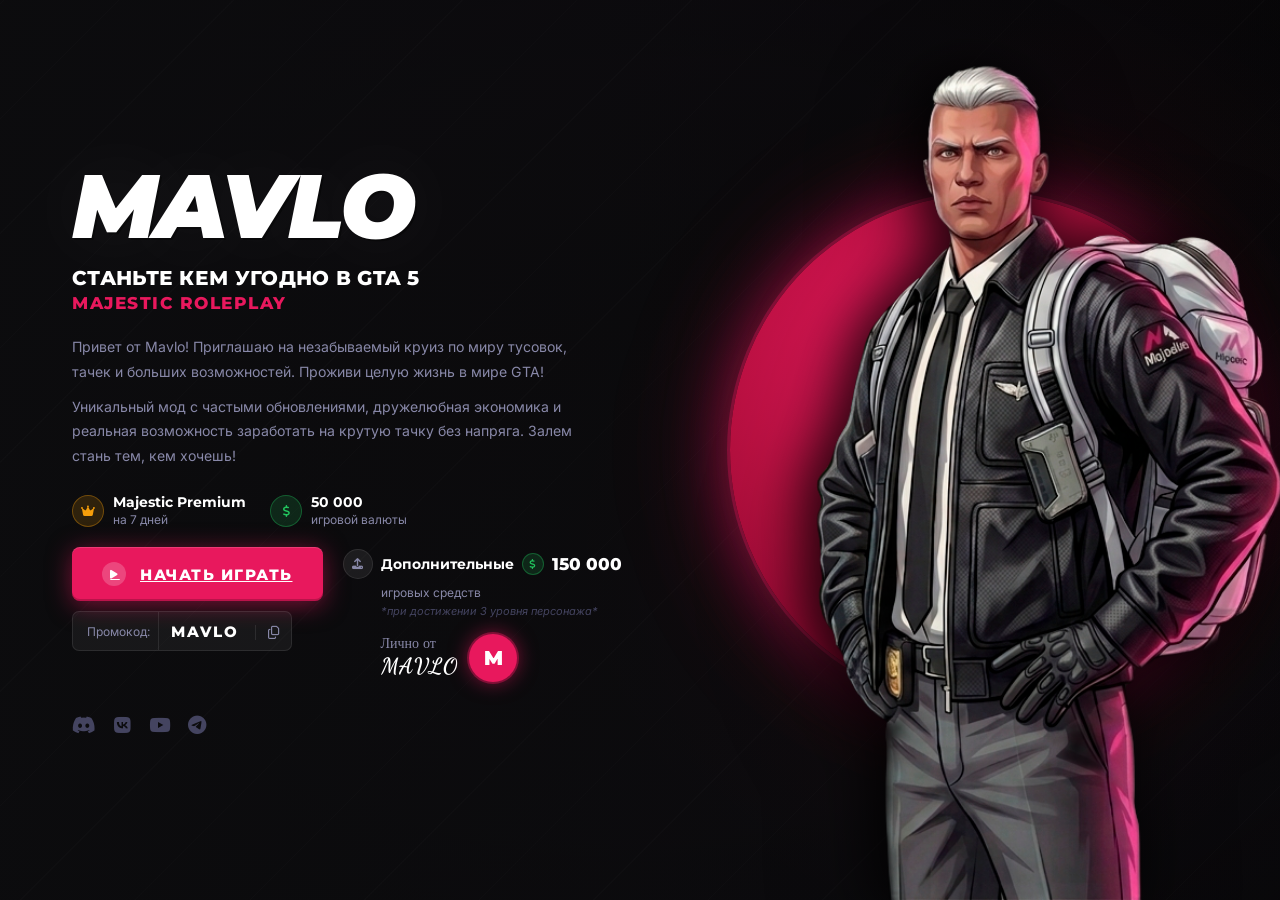
==== majestic/index.html @ c0116b9d "Character now fills full page height with feet at bottom Co-Authored-By: Claude Sonnet 4.6 <noreply@" ====
<!DOCTYPE html>
<html lang="ru">
<head>
  <meta charset="UTF-8">
  <meta name="viewport" content="width=device-width, initial-scale=1.0">
  <title>MAVLO × Majestic Roleplay — Играй в GTA 5 RP</title>
  <meta name="description" content="Станьте кем угодно в GTA 5. Majestic Roleplay — сервер, на котором стримит MAVLO. Промокод MAVLO для бонусов.">
  <link rel="preconnect" href="https://fonts.googleapis.com">
  <link rel="preconnect" href="https://fonts.gstatic.com" crossorigin>
  <link href="https://fonts.googleapis.com/css2?family=Montserrat:ital,wght@0,400;0,600;0,700;0,800;0,900;1,800;1,900&family=Inter:wght@400;500;600&family=Dancing+Script:wght@700&display=swap" rel="stylesheet">
  <link rel="stylesheet" href="https://cdnjs.cloudflare.com/ajax/libs/font-awesome/6.5.1/css/all.min.css">
  <link rel="stylesheet" href="../css/majestic.css">
</head>
<body>

  <div class="page">

    <!-- LEFT COLUMN -->
    <div class="left-col">

      <h1 class="brand">MAVLO</h1>

      <div class="tagblock">
        <p class="headline">СТАНЬТЕ КЕМ УГОДНО В GTA 5</p>
        <p class="pink-tag">MAJESTIC ROLEPLAY</p>
      </div>

      <div class="desc">
        <p>Привет от Mavlo! Приглашаю на незабываемый круиз по миру тусовок, тачек и больших возможностей. Проживи целую жизнь в мире GTA!</p>
        <p>Уникальный мод с частыми обновлениями, дружелюбная экономика и реальная возможность заработать на крутую тачку без напряга. Залем стань тем, кем хочешь!</p>
      </div>

      <!-- BONUSES -->
      <div class="bonuses">
        <div class="bonus">
          <span class="bonus-icon"><i class="fas fa-crown"></i></span>
          <div class="bonus-text">
            <span class="bonus-name">Majestic Premium</span>
            <span class="bonus-sub">на 7 дней</span>
          </div>
        </div>
        <div class="bonus">
          <span class="bonus-icon bonus-icon-green"><i class="fas fa-dollar-sign"></i></span>
          <div class="bonus-text">
            <span class="bonus-name">50 000</span>
            <span class="bonus-sub">игровой валюты</span>
          </div>
        </div>
      </div>

      <!-- CTA ROW -->
      <div class="cta-row">

        <div class="cta-left">
          <a href="https://majestic-rp.ru/register?utm_campaign=Mavlo" target="_blank" rel="noopener" class="play-btn">
            <i class="fas fa-play"></i>
            НАЧАТЬ ИГРАТЬ
          </a>
          <div class="promo-wrap">
            <span class="promo-label">Промокод:</span>
            <div class="promo-box">
              <span class="promo-code" id="promoCode">MAVLO</span>
              <button class="promo-copy" id="copyBtn" onclick="copyPromo()" title="Скопировать">
                <i class="far fa-copy"></i>
              </button>
            </div>
          </div>
        </div>

        <div class="cta-right">
          <div class="extra-bonus">
            <div class="extra-bonus-top">
              <span class="extra-icon"><i class="fas fa-upload"></i></span>
              <span class="extra-title">Дополнительные</span>
              <span class="extra-icon-green"><i class="fas fa-dollar-sign"></i></span>
              <span class="extra-amount">150 000</span>
            </div>
            <div class="extra-sub">
              <span>игровых средств</span>
              <span class="extra-note">*при достижении 3 уровня персонажа*</span>
            </div>
          </div>
          <div class="signature">
            <span class="sig-text">Лично от<br><strong>MAVLO</strong></span>
            <div class="sig-avatar-placeholder">M</div>
          </div>
        </div>

      </div>

      <!-- SOCIALS -->
      <div class="socials">
        <a href="https://discord.gg/BHVQsqj" target="_blank" rel="noopener" aria-label="Discord"><i class="fab fa-discord"></i></a>
        <a href="https://vk.com/mavlo" target="_blank" rel="noopener" aria-label="VK"><i class="fab fa-vk"></i></a>
        <a href="https://www.youtube.com/@MMavlo" target="_blank" rel="noopener" aria-label="YouTube GTA"><i class="fab fa-youtube"></i></a>
        <a href="https://t.me/mmavlo" target="_blank" rel="noopener" aria-label="Telegram"><i class="fab fa-telegram"></i></a>
      </div>

    </div>

    <!-- RIGHT COLUMN — CHARACTER -->
    <div class="right-col">
      <!-- circle stays centered in column -->
      <div class="char-scene">
        <div class="char-glow"></div>
        <div class="char-circle"></div>
        <div class="char-dots"></div>
      </div>
      <!-- character positioned independently — fills from bottom of page -->
      <img src="img/character.png" alt="MAVLO" class="char-img">
    </div>

  </div>

  <script>
    function copyPromo() {
      const code = document.getElementById('promoCode').textContent;
      navigator.clipboard.writeText(code).then(() => {
        const btn = document.getElementById('copyBtn');
        btn.innerHTML = '<i class="fas fa-check"></i>';
        btn.classList.add('copied');
        setTimeout(() => {
          btn.innerHTML = '<i class="far fa-copy"></i>';
          btn.classList.remove('copied');
        }, 2000);
      });
    }
  </script>
</body>
</html>
---- css/majestic.css ----
/* ============================================================
   MAJESTIC — GTA RP Promo Page
   ============================================================ */

@import url('https://fonts.googleapis.com/css2?family=Dancing+Script:wght@700&display=swap');

:root {
  --bg: #0c0c0e;
  --pink: #e8185d;
  --pink-glow: rgba(232, 24, 93, 0.5);
  --pink-light: #ff3878;
  --text: #ffffff;
  --muted: #8888a8;
  --dim: #444460;
  --border: rgba(255,255,255,0.09);
  --gold: #f59e0b;
  --green: #22c55e;
}

*, *::before, *::after { box-sizing: border-box; margin: 0; padding: 0; }
html, body { height: 100%; }

body {
  font-family: 'Inter', 'Montserrat', sans-serif;
  background: var(--bg);
  color: var(--text);
  overflow: hidden;
}

@media (max-width: 900px) { body { overflow: auto; } }

/* ============================================================
   ATMOSPHERIC BACKGROUND
   ============================================================ */
.page {
  display: flex;
  min-height: 100vh;
  position: relative;
  overflow: hidden;
}

/* cinematic dark background with depth */
.page::before {
  content: '';
  position: fixed;
  inset: 0;
  background:
    /* left fade to black */
    linear-gradient(to right, rgba(12,12,14,0.95) 0%, rgba(12,12,14,0.7) 45%, rgba(12,12,14,0.2) 100%),
    /* top & bottom vignette */
    radial-gradient(ellipse 100% 100% at 50% 50%, transparent 40%, rgba(0,0,0,0.7) 100%),
    /* atmospheric color blobs */
    radial-gradient(ellipse 50% 70% at 75% 60%, rgba(232,24,93,0.07) 0%, transparent 60%),
    radial-gradient(ellipse 40% 40% at 85% 20%, rgba(100,0,30,0.12) 0%, transparent 50%),
    /* base dark */
    linear-gradient(160deg, #0e0810 0%, #080608 40%, #0c0a0e 100%);
  pointer-events: none;
  z-index: 0;
}

/* subtle diagonal lines texture */
.page::after {
  content: '';
  position: fixed;
  inset: 0;
  background: repeating-linear-gradient(
    -45deg,
    transparent 0px, transparent 80px,
    rgba(255,255,255,0.012) 80px, rgba(255,255,255,0.012) 81px
  );
  pointer-events: none;
  z-index: 0;
}

/* ============================================================
   LEFT COLUMN
   ============================================================ */
.left-col {
  position: relative;
  z-index: 2;
  flex: 0 0 54%;
  display: flex;
  flex-direction: column;
  justify-content: center;
  padding: 48px 40px 48px 72px;
  min-height: 100vh;
}

/* Brand */
.brand {
  font-family: 'Montserrat', sans-serif;
  font-style: italic;
  font-weight: 900;
  font-size: clamp(60px, 7vw, 100px);
  letter-spacing: -3px;
  color: #fff;
  line-height: 0.95;
  margin-bottom: 18px;
  text-shadow:
    0 0 80px rgba(255,255,255,0.08),
    2px 2px 0px rgba(0,0,0,0.5);
}

/* Tagblock */
.tagblock { margin-bottom: 22px; }

.headline {
  font-family: 'Montserrat', sans-serif;
  font-weight: 800;
  font-size: clamp(15px, 1.6vw, 20px);
  letter-spacing: 0.3px;
  color: #fff;
  margin-bottom: 3px;
  text-transform: uppercase;
}

.pink-tag {
  font-family: 'Montserrat', sans-serif;
  font-weight: 800;
  font-size: clamp(13px, 1.4vw, 17px);
  color: var(--pink);
  letter-spacing: 1.5px;
  display: block;
  text-transform: uppercase;
}

/* Description */
.desc {
  margin-bottom: 26px;
  max-width: 520px;
}

.desc p {
  font-size: clamp(13px, 1.1vw, 15px);
  color: var(--muted);
  line-height: 1.75;
  margin-bottom: 10px;
}

.desc p:last-child { margin-bottom: 0; }

/* Bonuses */
.bonuses {
  display: flex;
  gap: 24px;
  margin-bottom: 20px;
  align-items: flex-start;
  flex-wrap: wrap;
}

.bonus {
  display: flex;
  align-items: center;
  gap: 9px;
}

.bonus-icon {
  width: 32px;
  height: 32px;
  border-radius: 50%;
  background: rgba(245, 158, 11, 0.15);
  border: 1px solid rgba(245,158,11,0.35);
  display: flex;
  align-items: center;
  justify-content: center;
  font-size: 12px;
  color: var(--gold);
  flex-shrink: 0;
}

.bonus-icon-green {
  background: rgba(34, 197, 94, 0.15);
  border-color: rgba(34,197,94,0.35);
  color: var(--green);
}

.bonus-text { display: flex; flex-direction: column; }

.bonus-name {
  font-family: 'Montserrat', sans-serif;
  font-size: 14px;
  font-weight: 700;
  color: #fff;
  line-height: 1.2;
}

.bonus-sub { font-size: 12px; color: var(--muted); margin-top: 1px; }

/* ============================================================
   CTA ROW
   ============================================================ */
.cta-row {
  display: grid;
  grid-template-columns: auto 1fr;
  gap: 20px;
  align-items: start;
  margin-bottom: 28px;
}

.cta-left {
  display: flex;
  flex-direction: column;
  gap: 10px;
}

/* Play button */
.play-btn {
  display: inline-flex;
  align-items: center;
  gap: 14px;
  background: var(--pink);
  color: #fff;
  font-family: 'Montserrat', sans-serif;
  font-weight: 800;
  font-size: clamp(13px, 1.25vw, 15px);
  letter-spacing: 1.5px;
  text-transform: uppercase;
  padding: 15px 30px;
  border-radius: 8px;
  white-space: nowrap;
  box-shadow:
    0 4px 24px rgba(232, 24, 93, 0.5),
    0 1px 0 rgba(255,255,255,0.15) inset,
    0 -2px 0 rgba(0,0,0,0.2) inset;
  transition: all 0.2s ease;
}

.play-btn i {
  font-size: 10px;
  background: rgba(255,255,255,0.2);
  width: 24px;
  height: 24px;
  border-radius: 50%;
  display: flex;
  align-items: center;
  justify-content: center;
  flex-shrink: 0;
  padding-left: 2px;
}

.play-btn:hover {
  background: var(--pink-light);
  box-shadow: 0 6px 40px rgba(232, 24, 93, 0.7), 0 1px 0 rgba(255,255,255,0.15) inset;
  transform: translateY(-2px);
}

.play-btn:active { transform: translateY(0); }

/* Promo */
.promo-wrap {
  display: flex;
  align-items: center;
  background: rgba(255,255,255,0.05);
  border: 1px solid var(--border);
  border-radius: 7px;
  overflow: hidden;
  height: 40px;
  width: fit-content;
}

.promo-label {
  font-size: 12px;
  color: var(--muted);
  white-space: nowrap;
  padding: 0 8px 0 14px;
  border-right: 1px solid var(--border);
  height: 100%;
  display: flex;
  align-items: center;
}

.promo-code {
  font-family: 'Montserrat', sans-serif;
  font-weight: 800;
  font-size: 15px;
  letter-spacing: 2px;
  color: #fff;
  padding: 0 12px;
}

.promo-copy {
  background: none;
  border: none;
  border-left: 1px solid var(--border);
  color: var(--muted);
  cursor: pointer;
  padding: 0 12px;
  height: 100%;
  font-size: 13px;
  transition: color 0.2s, background 0.2s;
}

.promo-copy:hover { color: #fff; background: rgba(255,255,255,0.06); }
.promo-copy.copied { color: var(--green); }

/* Extra bonus (right of CTA) */
.cta-right {
  display: flex;
  flex-direction: column;
  gap: 14px;
  padding-top: 2px;
}

.extra-bonus {
  display: flex;
  flex-direction: column;
  gap: 5px;
}

.extra-bonus-top {
  display: flex;
  align-items: center;
  gap: 8px;
  flex-wrap: wrap;
}

.extra-icon {
  width: 30px;
  height: 30px;
  border-radius: 50%;
  background: rgba(255,255,255,0.07);
  border: 1px solid var(--border);
  display: flex;
  align-items: center;
  justify-content: center;
  font-size: 11px;
  color: var(--muted);
  flex-shrink: 0;
}

.extra-icon-green {
  width: 22px;
  height: 22px;
  border-radius: 50%;
  background: rgba(34,197,94,0.15);
  border: 1px solid rgba(34,197,94,0.35);
  display: flex;
  align-items: center;
  justify-content: center;
  font-size: 10px;
  color: var(--green);
  flex-shrink: 0;
}

.extra-title {
  font-family: 'Montserrat', sans-serif;
  font-weight: 700;
  font-size: 14px;
  color: #fff;
}

.extra-amount {
  font-family: 'Montserrat', sans-serif;
  font-weight: 800;
  font-size: 17px;
  color: #fff;
}

.extra-sub {
  display: flex;
  flex-direction: column;
  padding-left: 38px;
}

.extra-sub span {
  font-size: 12px;
  color: var(--muted);
  line-height: 1.5;
}

.extra-note {
  font-size: 11px !important;
  color: var(--dim) !important;
  font-style: italic;
  margin-top: 1px;
}

/* Signature */
.signature {
  display: flex;
  align-items: center;
  gap: 12px;
  padding-left: 38px;
}

.sig-text {
  font-family: 'Dancing Script', cursive;
  font-size: 14px;
  color: var(--muted);
  line-height: 1.2;
}

.sig-text strong {
  display: block;
  font-family: 'Dancing Script', cursive;
  font-size: 22px;
  color: #fff;
  font-weight: 700;
  letter-spacing: 0.5px;
}

.sig-avatar-placeholder {
  width: 48px;
  height: 48px;
  border-radius: 50%;
  background: var(--pink);
  display: flex;
  align-items: center;
  justify-content: center;
  font-family: 'Montserrat', sans-serif;
  font-weight: 900;
  font-size: 20px;
  color: #fff;
  flex-shrink: 0;
  box-shadow: 0 0 20px rgba(232,24,93,0.6), 0 0 0 2px rgba(232,24,93,0.4);
}

.sig-avatar {
  width: 44px;
  height: 44px;
  border-radius: 50%;
  object-fit: cover;
  border: 2px solid rgba(232,24,93,0.5);
  box-shadow: 0 0 12px rgba(232,24,93,0.3);
  flex-shrink: 0;
}

/* Socials */
.socials {
  display: flex;
  gap: 18px;
  margin-top: 4px;
}

.socials a {
  color: var(--dim);
  font-size: 19px;
  transition: color 0.2s ease, transform 0.2s ease;
}

.socials a:hover { color: var(--pink); transform: translateY(-2px); }

/* ============================================================
   RIGHT COLUMN — character on pink circle (like reference)
   ============================================================ */
.right-col {
  position: relative;
  z-index: 2;
  flex: 1;
  align-self: stretch;        /* fill full page height */
  display: flex;
  align-items: center;
  justify-content: center;
  overflow: visible;
}

/* The scene container defines the circle size */
.char-scene {
  position: relative;
  width: clamp(320px, 40vw, 540px);
  height: clamp(320px, 40vw, 540px);
}

/* Bloom glow behind circle */
.char-glow {
  position: absolute;
  inset: -15%;
  border-radius: 50%;
  background: radial-gradient(circle, rgba(232,24,93,0.45) 0%, transparent 65%);
  filter: blur(50px);
  z-index: 0;
}

/* Solid filled pink circle */
.char-circle {
  position: absolute;
  inset: 0;
  border-radius: 50%;
  background: radial-gradient(circle at 38% 32%, #e8185d 0%, #b5103f 45%, #7c0028 100%);
  box-shadow:
    0 0 0 3px rgba(232,24,93,0.3),
    0 0 60px rgba(232,24,93,0.5),
    0 0 120px rgba(232,24,93,0.2);
  z-index: 1;
}

/* Dot pattern overlaid inside circle */
.char-dots {
  position: absolute;
  inset: 0;
  border-radius: 50%;
  overflow: hidden;
  z-index: 2;
  background-image: url('img/dots.svg');
  background-size: 180%;
  background-position: center;
  opacity: 0.35;
}

/* Character — anchored to bottom of right-col, spans full height */
.char-img {
  position: absolute;
  bottom: 0;
  left: 50%;
  transform: translateX(-50%);
  height: 96%;
  max-height: 96vh;
  width: auto;
  object-fit: contain;
  object-position: bottom center;
  z-index: 3;
  filter: drop-shadow(-12px 0 24px rgba(0,0,0,0.7)) drop-shadow(0 24px 40px rgba(0,0,0,0.5));
}

@keyframes pulse-sparkle {
  0%, 100% { opacity: 0.2; transform: scale(1) rotate(0deg); }
  50% { opacity: 0.7; transform: scale(1.3) rotate(45deg); }
}

/* ============================================================
   RESPONSIVE
   ============================================================ */
@media (max-width: 1200px) {
  .left-col { padding: 48px 32px 48px 52px; }
  .brand { font-size: clamp(52px, 6vw, 80px); }
}

@media (max-width: 1000px) {
  .left-col { flex: 0 0 58%; }
}

@media (max-width: 900px) {
  body { overflow: auto; }
  .page { flex-direction: column-reverse; min-height: auto; }
  .right-col { padding: 52px 24px 0; min-height: 320px; }
  .char-scene { width: 240px; height: 240px; }
  .left-col { padding: 36px 24px 52px; flex: none; min-height: auto; }
  .brand { font-size: 52px; letter-spacing: -2px; }
  .bonuses { flex-direction: column; gap: 14px; }
  .cta-row { grid-template-columns: 1fr; }
  .cta-right { padding-top: 0; }
  .signature { padding-left: 0; }
  .extra-sub { padding-left: 0; }
}
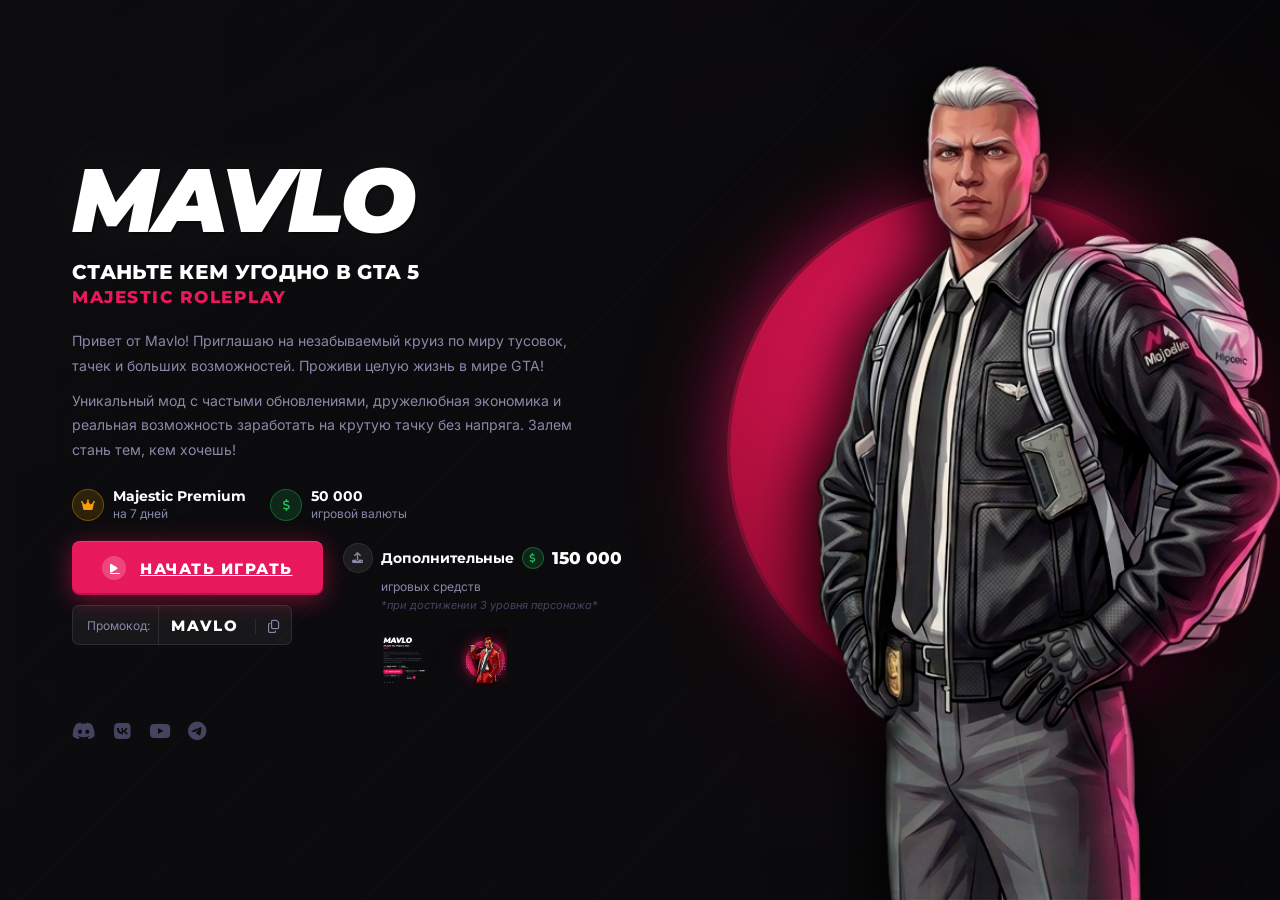
==== commit 338d06c0: "Replace text signature with custom lichno-ot-mavlo image Co-Authored-By: Claude Sonnet 4.6 <noreply@" ====
--- a/majestic/index.html
+++ b/majestic/index.html
@@ -81,8 +81,7 @@
             </div>
           </div>
           <div class="signature">
-            <span class="sig-text">Лично от<br><strong>MAVLO</strong></span>
-            <div class="sig-avatar-placeholder">M</div>
+            <img src="img/lichno-ot-mavlo.png" alt="Лично от MAVLO" class="sig-img">
           </div>
         </div>
 
--- a/css/majestic.css
+++ b/css/majestic.css
@@ -383,6 +383,12 @@
   padding-left: 38px;
 }
 
+.sig-img {
+  height: 60px;
+  width: auto;
+  object-fit: contain;
+}
+
 .sig-text {
   font-family: 'Dancing Script', cursive;
   font-size: 14px;
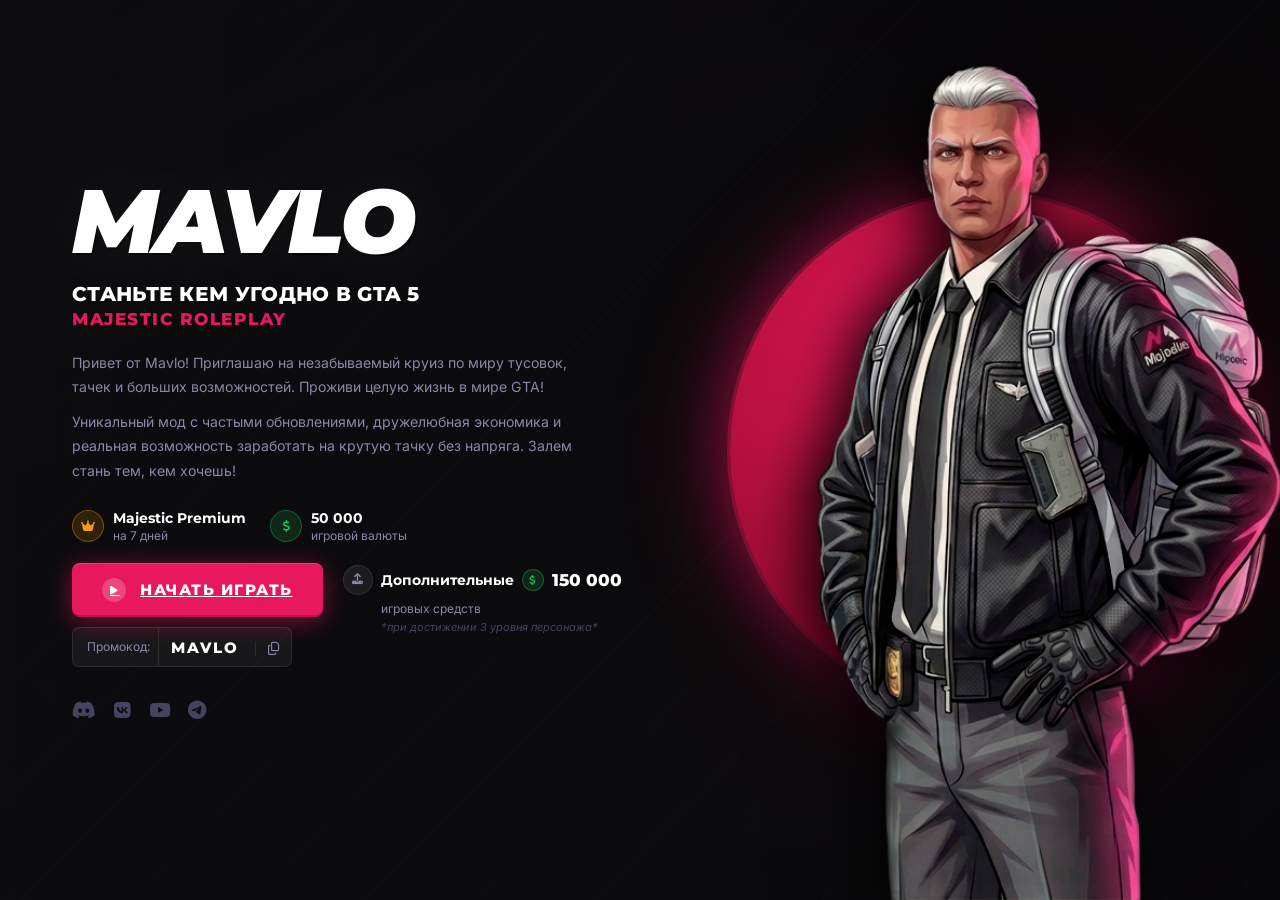
==== commit a4e506cd: "Remove signature section (Лично от MAVLO + M avatar) Co-Authored-By: Claude Sonnet 4.6 <noreply@anth" ====
--- a/majestic/index.html
+++ b/majestic/index.html
@@ -80,9 +80,6 @@
               <span class="extra-note">*при достижении 3 уровня персонажа*</span>
             </div>
           </div>
-          <div class="signature">
-            <img src="img/lichno-ot-mavlo.png" alt="Лично от MAVLO" class="sig-img">
-          </div>
         </div>
 
       </div>
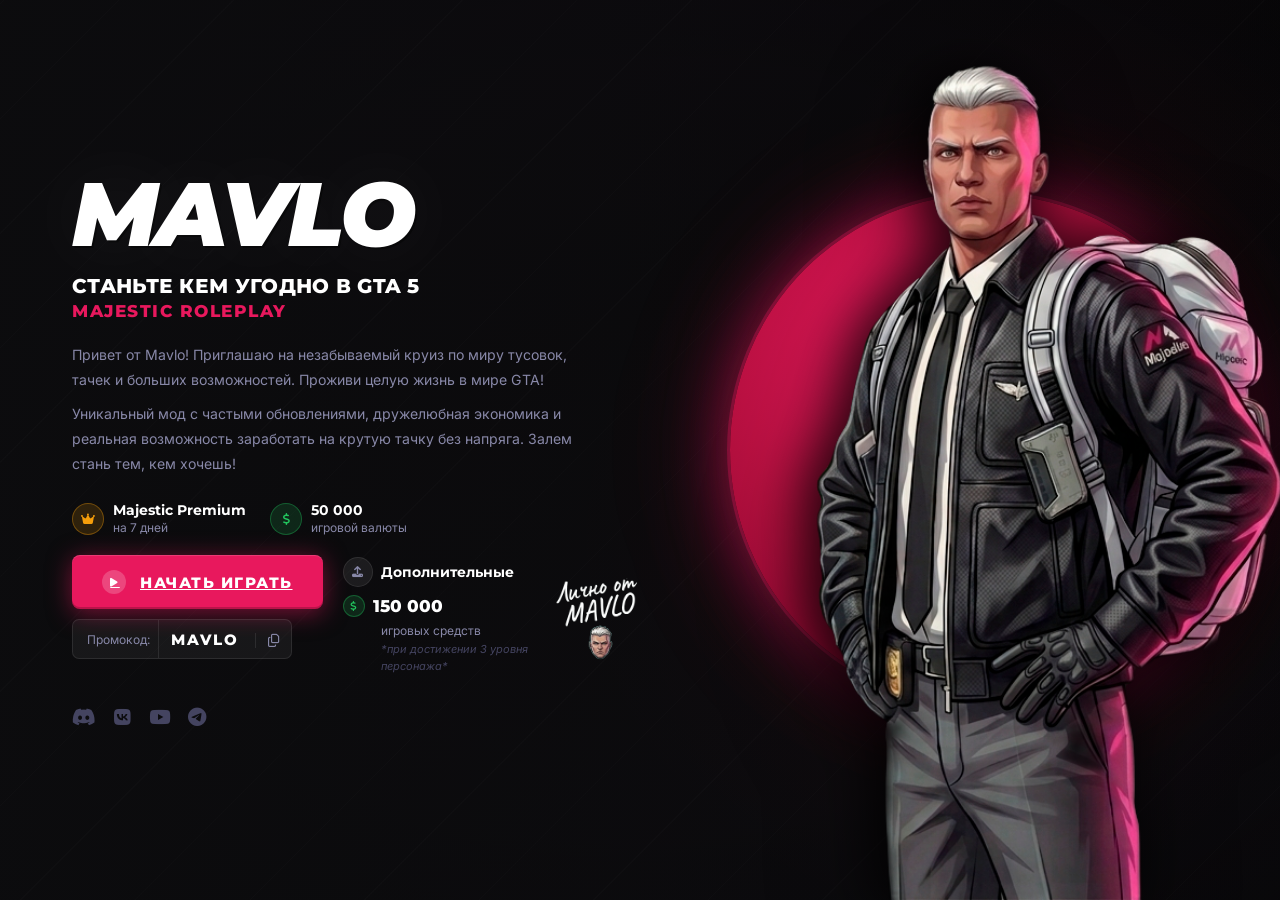
==== commit e001011c: "Add Лично от MAVLO sticker image next to 150000 bonus Co-Authored-By: Claude Sonnet 4.6 <noreply@ant" ====
--- a/majestic/index.html
+++ b/majestic/index.html
@@ -68,17 +68,20 @@
         </div>
 
         <div class="cta-right">
-          <div class="extra-bonus">
-            <div class="extra-bonus-top">
-              <span class="extra-icon"><i class="fas fa-upload"></i></span>
-              <span class="extra-title">Дополнительные</span>
-              <span class="extra-icon-green"><i class="fas fa-dollar-sign"></i></span>
-              <span class="extra-amount">150 000</span>
+          <div class="cta-right-inner">
+            <div class="extra-bonus">
+              <div class="extra-bonus-top">
+                <span class="extra-icon"><i class="fas fa-upload"></i></span>
+                <span class="extra-title">Дополнительные</span>
+                <span class="extra-icon-green"><i class="fas fa-dollar-sign"></i></span>
+                <span class="extra-amount">150 000</span>
+              </div>
+              <div class="extra-sub">
+                <span>игровых средств</span>
+                <span class="extra-note">*при достижении 3 уровня персонажа*</span>
+              </div>
             </div>
-            <div class="extra-sub">
-              <span>игровых средств</span>
-              <span class="extra-note">*при достижении 3 уровня персонажа*</span>
-            </div>
+            <img src="img/lichno-ot-mavlo.png" alt="Лично от MAVLO" class="lichno-img">
           </div>
         </div>
 
--- a/css/majestic.css
+++ b/css/majestic.css
@@ -383,10 +383,17 @@
   padding-left: 38px;
 }
 
-.sig-img {
-  height: 60px;
+.cta-right-inner {
+  display: flex;
+  align-items: center;
+  gap: 16px;
+}
+
+.lichno-img {
+  height: 110px;
   width: auto;
   object-fit: contain;
+  flex-shrink: 0;
 }
 
 .sig-text {
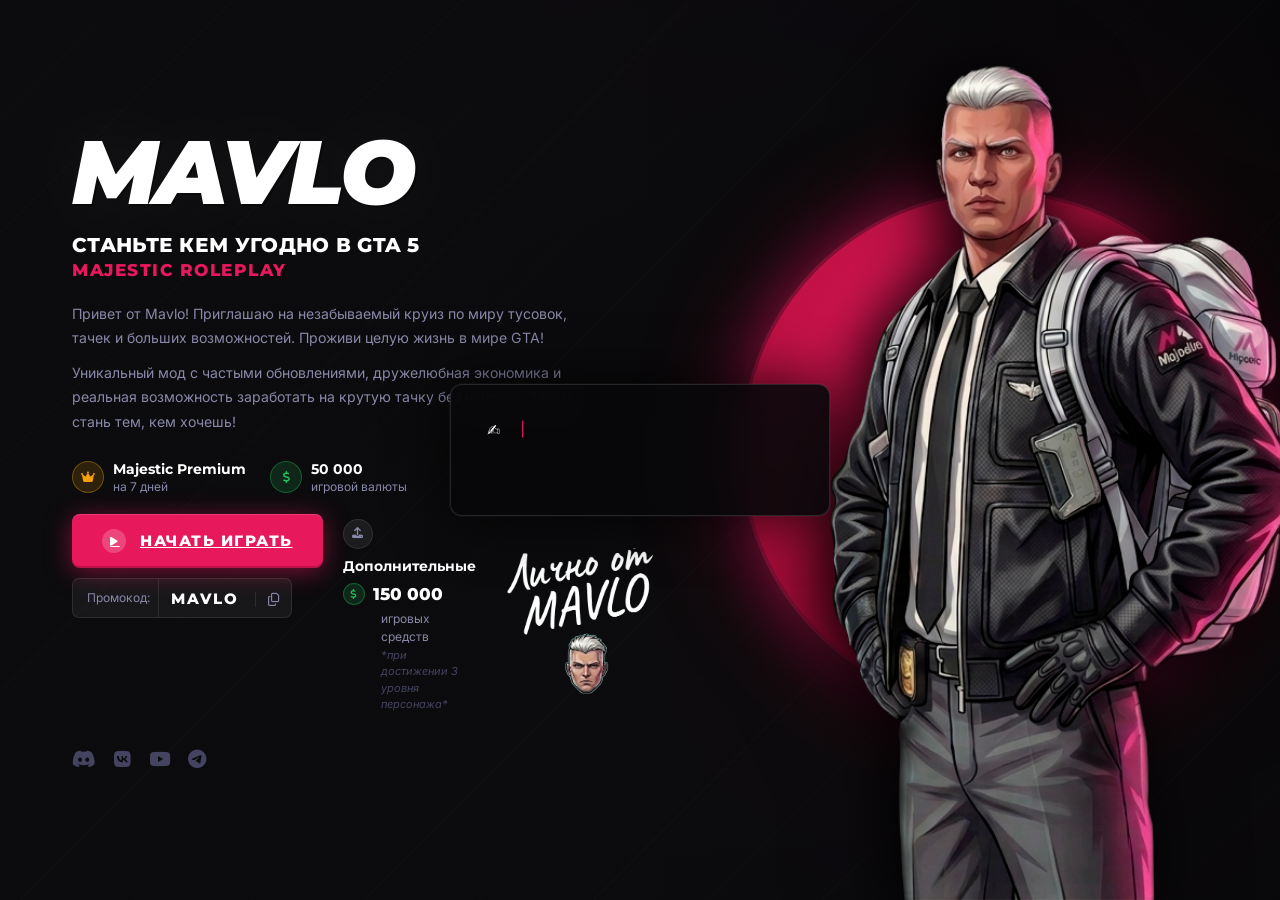
==== commit dbf73a23: "Add promo command typewriter animation overlay in center of page Co-Authored-By: Claude Sonnet 4.6 <" ====
--- a/majestic/index.html
+++ b/majestic/index.html
@@ -111,6 +111,22 @@
 
   </div>
 
+  <!-- PROMO ANIMATION OVERLAY -->
+  <div class="promo-anim-overlay" id="promoAnim">
+    <div class="promo-anim-box">
+      <div class="promo-anim-chat">
+        <div class="promo-anim-row" id="animRow1">
+          <span class="promo-anim-hand">✍️</span>
+          <span class="promo-anim-input" id="animInput"></span><span class="promo-anim-cursor" id="animCursor">|</span>
+        </div>
+        <div class="promo-anim-row promo-anim-success" id="animRow2">
+          <span class="promo-anim-check">✅</span>
+          <span class="promo-anim-congrats" id="animCongrats"></span>
+        </div>
+      </div>
+    </div>
+  </div>
+
   <script>
     function copyPromo() {
       const code = document.getElementById('promoCode').textContent;
@@ -124,6 +140,56 @@
         }, 2000);
       });
     }
+
+    // PROMO COMMAND ANIMATION
+    (function() {
+      const overlay   = document.getElementById('promoAnim');
+      const inputEl   = document.getElementById('animInput');
+      const cursorEl  = document.getElementById('animCursor');
+      const row2      = document.getElementById('animRow2');
+      const congratsEl = document.getElementById('animCongrats');
+
+      const CMD      = '/promo mavlo';
+      const CONGRATS = 'Поздравляем! Теперь вы\nглавный администратор сервера';
+      const DELAY_START   = 1200;   // pause before typing starts
+      const DELAY_PER_CH  = 110;    // ms per character
+      const DELAY_SUCCESS = 700;    // pause after cmd before success text
+      const DELAY_CONGRATS_CH = 35; // ms per char for success text
+      const DELAY_HIDE    = 5000;   // hide after success finishes
+
+      function typeText(el, text, perChar, cb) {
+        let i = 0;
+        const id = setInterval(() => {
+          el.textContent += text[i];
+          i++;
+          if (i >= text.length) { clearInterval(id); if (cb) cb(); }
+        }, perChar);
+      }
+
+      function runAnim() {
+        overlay.classList.add('visible');
+
+        setTimeout(() => {
+          typeText(inputEl, CMD, DELAY_PER_CH, () => {
+            // hide cursor after typing
+            cursorEl.style.display = 'none';
+            setTimeout(() => {
+              row2.classList.add('show');
+              typeText(congratsEl, CONGRATS, DELAY_CONGRATS_CH, () => {
+                setTimeout(() => {
+                  overlay.style.transition = 'opacity 0.8s ease';
+                  overlay.style.opacity = '0';
+                  setTimeout(() => overlay.remove(), 800);
+                }, DELAY_HIDE);
+              });
+            }, DELAY_SUCCESS);
+          });
+        }, DELAY_START);
+      }
+
+      // Start after page fully loads
+      window.addEventListener('load', () => setTimeout(runAnim, 800));
+    })();
   </script>
 </body>
 </html>
--- a/css/majestic.css
+++ b/css/majestic.css
@@ -390,7 +390,7 @@
 }
 
 .lichno-img {
-  height: 110px;
+  height: 200px;
   width: auto;
   object-fit: contain;
   flex-shrink: 0;
@@ -531,6 +531,99 @@
 }
 
 /* ============================================================
+   PROMO COMMAND ANIMATION OVERLAY
+   ============================================================ */
+.promo-anim-overlay {
+  position: fixed;
+  inset: 0;
+  display: flex;
+  align-items: center;
+  justify-content: center;
+  z-index: 1000;
+  pointer-events: none;
+  opacity: 0;
+  transition: opacity 0.5s ease;
+}
+
+.promo-anim-overlay.visible {
+  opacity: 1;
+  pointer-events: auto;
+}
+
+.promo-anim-box {
+  background: rgba(8, 8, 10, 0.92);
+  border: 1px solid rgba(255,255,255,0.12);
+  border-radius: 12px;
+  padding: 28px 36px;
+  min-width: 380px;
+  box-shadow: 0 0 60px rgba(0,0,0,0.8), 0 0 0 1px rgba(255,255,255,0.05);
+  backdrop-filter: blur(16px);
+}
+
+.promo-anim-chat {
+  display: flex;
+  flex-direction: column;
+  gap: 14px;
+}
+
+.promo-anim-row {
+  display: flex;
+  align-items: center;
+  gap: 10px;
+  font-family: 'Montserrat', monospace;
+  font-size: 18px;
+  font-weight: 700;
+  color: #fff;
+  min-height: 30px;
+}
+
+.promo-anim-hand {
+  font-size: 22px;
+  animation: hand-bounce 0.4s ease infinite alternate;
+}
+
+@keyframes hand-bounce {
+  from { transform: translateY(0); }
+  to   { transform: translateY(-3px); }
+}
+
+.promo-anim-input {
+  color: #fff;
+  letter-spacing: 1px;
+}
+
+.promo-anim-cursor {
+  color: var(--pink);
+  font-weight: 400;
+  animation: blink 0.6s step-end infinite;
+}
+
+@keyframes blink {
+  0%, 100% { opacity: 1; }
+  50% { opacity: 0; }
+}
+
+.promo-anim-success {
+  opacity: 0;
+  transform: translateY(6px);
+  transition: opacity 0.4s ease, transform 0.4s ease;
+}
+
+.promo-anim-success.show {
+  opacity: 1;
+  transform: translateY(0);
+}
+
+.promo-anim-check { font-size: 22px; }
+
+.promo-anim-congrats {
+  color: #22c55e;
+  font-size: 16px;
+  font-weight: 700;
+  line-height: 1.4;
+}
+
+/* ============================================================
    RESPONSIVE
    ============================================================ */
 @media (max-width: 1200px) {
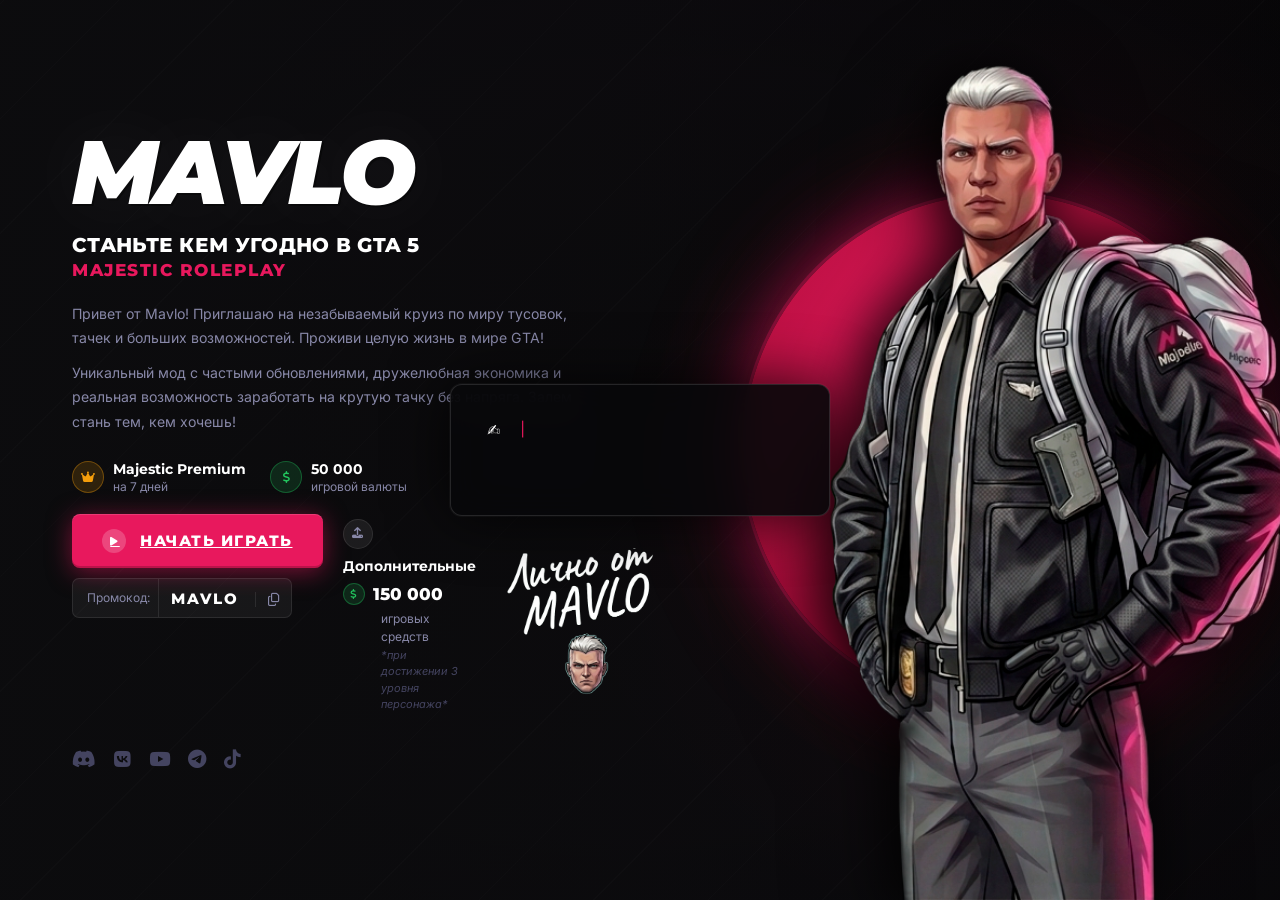
==== commit 45a4277f: "Add TikTok @mmavlo to hero socials, socials grid, and Majestic page Co-Authored-By: Claude Sonnet 4." ====
--- a/majestic/index.html
+++ b/majestic/index.html
@@ -5,6 +5,14 @@
   <meta name="viewport" content="width=device-width, initial-scale=1.0">
   <title>MAVLO × Majestic Roleplay — Играй в GTA 5 RP</title>
   <meta name="description" content="Станьте кем угодно в GTA 5. Majestic Roleplay — сервер, на котором стримит MAVLO. Промокод MAVLO для бонусов.">
+  <link rel="icon" type="image/svg+xml" href="data:image/svg+xml,<svg xmlns='http://www.w3.org/2000/svg' viewBox='0 0 100 100'><rect width='100' height='100' rx='18' fill='%23e8185d'/><text x='50' y='74' font-size='66' font-family='Arial Black,Arial' font-weight='900' fill='white' text-anchor='middle'>M</text></svg>">
+  <meta property="og:type" content="website">
+  <meta property="og:url" content="https://mavlo.ru/majestic/">
+  <meta property="og:title" content="MAVLO × Majestic Roleplay — GTA 5 RP">
+  <meta property="og:description" content="Промокод MAVLO — бонусы при регистрации на сервере Majestic Roleplay.">
+  <meta property="og:image" content="https://mavlozz.github.io/img/og.png">
+  <meta name="twitter:card" content="summary_large_image">
+  <meta name="twitter:image" content="https://mavlozz.github.io/img/og.png">
   <link rel="preconnect" href="https://fonts.googleapis.com">
   <link rel="preconnect" href="https://fonts.gstatic.com" crossorigin>
   <link href="https://fonts.googleapis.com/css2?family=Montserrat:ital,wght@0,400;0,600;0,700;0,800;0,900;1,800;1,900&family=Inter:wght@400;500;600&family=Dancing+Script:wght@700&display=swap" rel="stylesheet">
@@ -93,6 +101,7 @@
         <a href="https://vk.com/mavlo" target="_blank" rel="noopener" aria-label="VK"><i class="fab fa-vk"></i></a>
         <a href="https://www.youtube.com/@MMavlo" target="_blank" rel="noopener" aria-label="YouTube GTA"><i class="fab fa-youtube"></i></a>
         <a href="https://t.me/mmavlo" target="_blank" rel="noopener" aria-label="Telegram"><i class="fab fa-telegram"></i></a>
+        <a href="https://www.tiktok.com/@mmavlo" target="_blank" rel="noopener" aria-label="TikTok"><i class="fab fa-tiktok"></i></a>
       </div>
 
     </div>
@@ -141,53 +150,85 @@
       });
     }
 
-    // PROMO COMMAND ANIMATION
+    // PARALLAX — character follows mouse
     (function() {
-      const overlay   = document.getElementById('promoAnim');
-      const inputEl   = document.getElementById('animInput');
-      const cursorEl  = document.getElementById('animCursor');
-      const row2      = document.getElementById('animRow2');
+      const charImg = document.querySelector('.char-img');
+      const scene   = document.querySelector('.char-scene');
+      if (!charImg || !scene || window.innerWidth < 900) return;
+      let tX = 0, tY = 0, cX = 0, cY = 0;
+      document.addEventListener('mousemove', e => {
+        const dx = (e.clientX / window.innerWidth  - 0.5);
+        const dy = (e.clientY / window.innerHeight - 0.5);
+        tX = dx * 18; tY = dy * 10;
+        cX = dx * 10; cY = dy * 6;
+      });
+      function tick() {
+        charImg.style.transform = `translateX(calc(-50% + ${tX}px)) translateY(${tY}px)`;
+        scene.style.transform   = `translateX(${cX}px) translateY(${cY}px)`;
+        requestAnimationFrame(tick);
+      }
+      tick();
+    })();
+
+    // PROMO COMMAND ANIMATION (loops forever)
+    (function() {
+      const overlay    = document.getElementById('promoAnim');
+      const inputEl    = document.getElementById('animInput');
+      const cursorEl   = document.getElementById('animCursor');
+      const row2       = document.getElementById('animRow2');
       const congratsEl = document.getElementById('animCongrats');
 
-      const CMD      = '/promo mavlo';
-      const CONGRATS = 'Поздравляем! Теперь вы\nглавный администратор сервера';
-      const DELAY_START   = 1200;   // pause before typing starts
-      const DELAY_PER_CH  = 110;    // ms per character
-      const DELAY_SUCCESS = 700;    // pause after cmd before success text
-      const DELAY_CONGRATS_CH = 35; // ms per char for success text
-      const DELAY_HIDE    = 5000;   // hide after success finishes
+      const CMD               = '/promo mavlo';
+      const CONGRATS          = 'Поздравляем! Теперь вы\nглавный администратор сервера';
+      const DELAY_START       = 1000;
+      const DELAY_PER_CH      = 110;
+      const DELAY_SUCCESS     = 700;
+      const DELAY_CONGRATS_CH = 35;
+      const DELAY_HOLD        = 3000;  // how long success stays visible
+      const DELAY_BETWEEN     = 5000;  // pause before next loop
 
       function typeText(el, text, perChar, cb) {
         let i = 0;
         const id = setInterval(() => {
-          el.textContent += text[i];
-          i++;
+          el.textContent += text[i++];
           if (i >= text.length) { clearInterval(id); if (cb) cb(); }
         }, perChar);
       }
 
+      function reset() {
+        inputEl.textContent    = '';
+        congratsEl.textContent = '';
+        cursorEl.style.display = '';
+        row2.classList.remove('show');
+        overlay.style.transition = '';
+        overlay.style.opacity    = '';
+        overlay.classList.remove('visible');
+      }
+
       function runAnim() {
-        overlay.classList.add('visible');
-
-        setTimeout(() => {
-          typeText(inputEl, CMD, DELAY_PER_CH, () => {
-            // hide cursor after typing
-            cursorEl.style.display = 'none';
-            setTimeout(() => {
-              row2.classList.add('show');
-              typeText(congratsEl, CONGRATS, DELAY_CONGRATS_CH, () => {
-                setTimeout(() => {
-                  overlay.style.transition = 'opacity 0.8s ease';
-                  overlay.style.opacity = '0';
-                  setTimeout(() => overlay.remove(), 800);
-                }, DELAY_HIDE);
-              });
-            }, DELAY_SUCCESS);
-          });
-        }, DELAY_START);
-      }
-
-      // Start after page fully loads
+        reset();
+        // small tick so CSS transition picks up opacity change
+        requestAnimationFrame(() => requestAnimationFrame(() => {
+          overlay.classList.add('visible');
+          setTimeout(() => {
+            typeText(inputEl, CMD, DELAY_PER_CH, () => {
+              cursorEl.style.display = 'none';
+              setTimeout(() => {
+                row2.classList.add('show');
+                typeText(congratsEl, CONGRATS, DELAY_CONGRATS_CH, () => {
+                  setTimeout(() => {
+                    overlay.style.transition = 'opacity 0.8s ease';
+                    overlay.style.opacity = '0';
+                    // restart after fade + pause
+                    setTimeout(runAnim, 800 + DELAY_BETWEEN);
+                  }, DELAY_HOLD);
+                });
+              }, DELAY_SUCCESS);
+            });
+          }, DELAY_START);
+        }));
+      }
+
       window.addEventListener('load', () => setTimeout(runAnim, 800));
     })();
   </script>
--- a/css/majestic.css
+++ b/css/majestic.css
@@ -638,13 +638,39 @@
 @media (max-width: 900px) {
   body { overflow: auto; }
   .page { flex-direction: column-reverse; min-height: auto; }
-  .right-col { padding: 52px 24px 0; min-height: 320px; }
-  .char-scene { width: 240px; height: 240px; }
-  .left-col { padding: 36px 24px 52px; flex: none; min-height: auto; }
-  .brand { font-size: 52px; letter-spacing: -2px; }
+
+  .right-col {
+    padding: 40px 24px 0;
+    min-height: 300px;
+    align-self: auto;
+    overflow: hidden;
+  }
+
+  .char-scene {
+    width: 220px;
+    height: 220px;
+    margin: 0 auto;
+  }
+
+  .char-img {
+    height: 380px;
+    max-height: 55vw;
+    position: absolute;
+    bottom: 0;
+    left: 50%;
+    transform: translateX(-50%) !important; /* disable parallax on mobile */
+  }
+
+  .left-col { padding: 32px 20px 48px; flex: none; min-height: auto; }
+  .brand { font-size: 44px; letter-spacing: -2px; }
   .bonuses { flex-direction: column; gap: 14px; }
   .cta-row { grid-template-columns: 1fr; }
   .cta-right { padding-top: 0; }
+  .cta-right-inner { flex-wrap: wrap; gap: 10px; }
+  .lichno-img { height: 140px; }
   .signature { padding-left: 0; }
   .extra-sub { padding-left: 0; }
-}
+
+  .promo-anim-box { min-width: 280px; padding: 20px 22px; }
+  .promo-anim-row { font-size: 15px; }
+}
